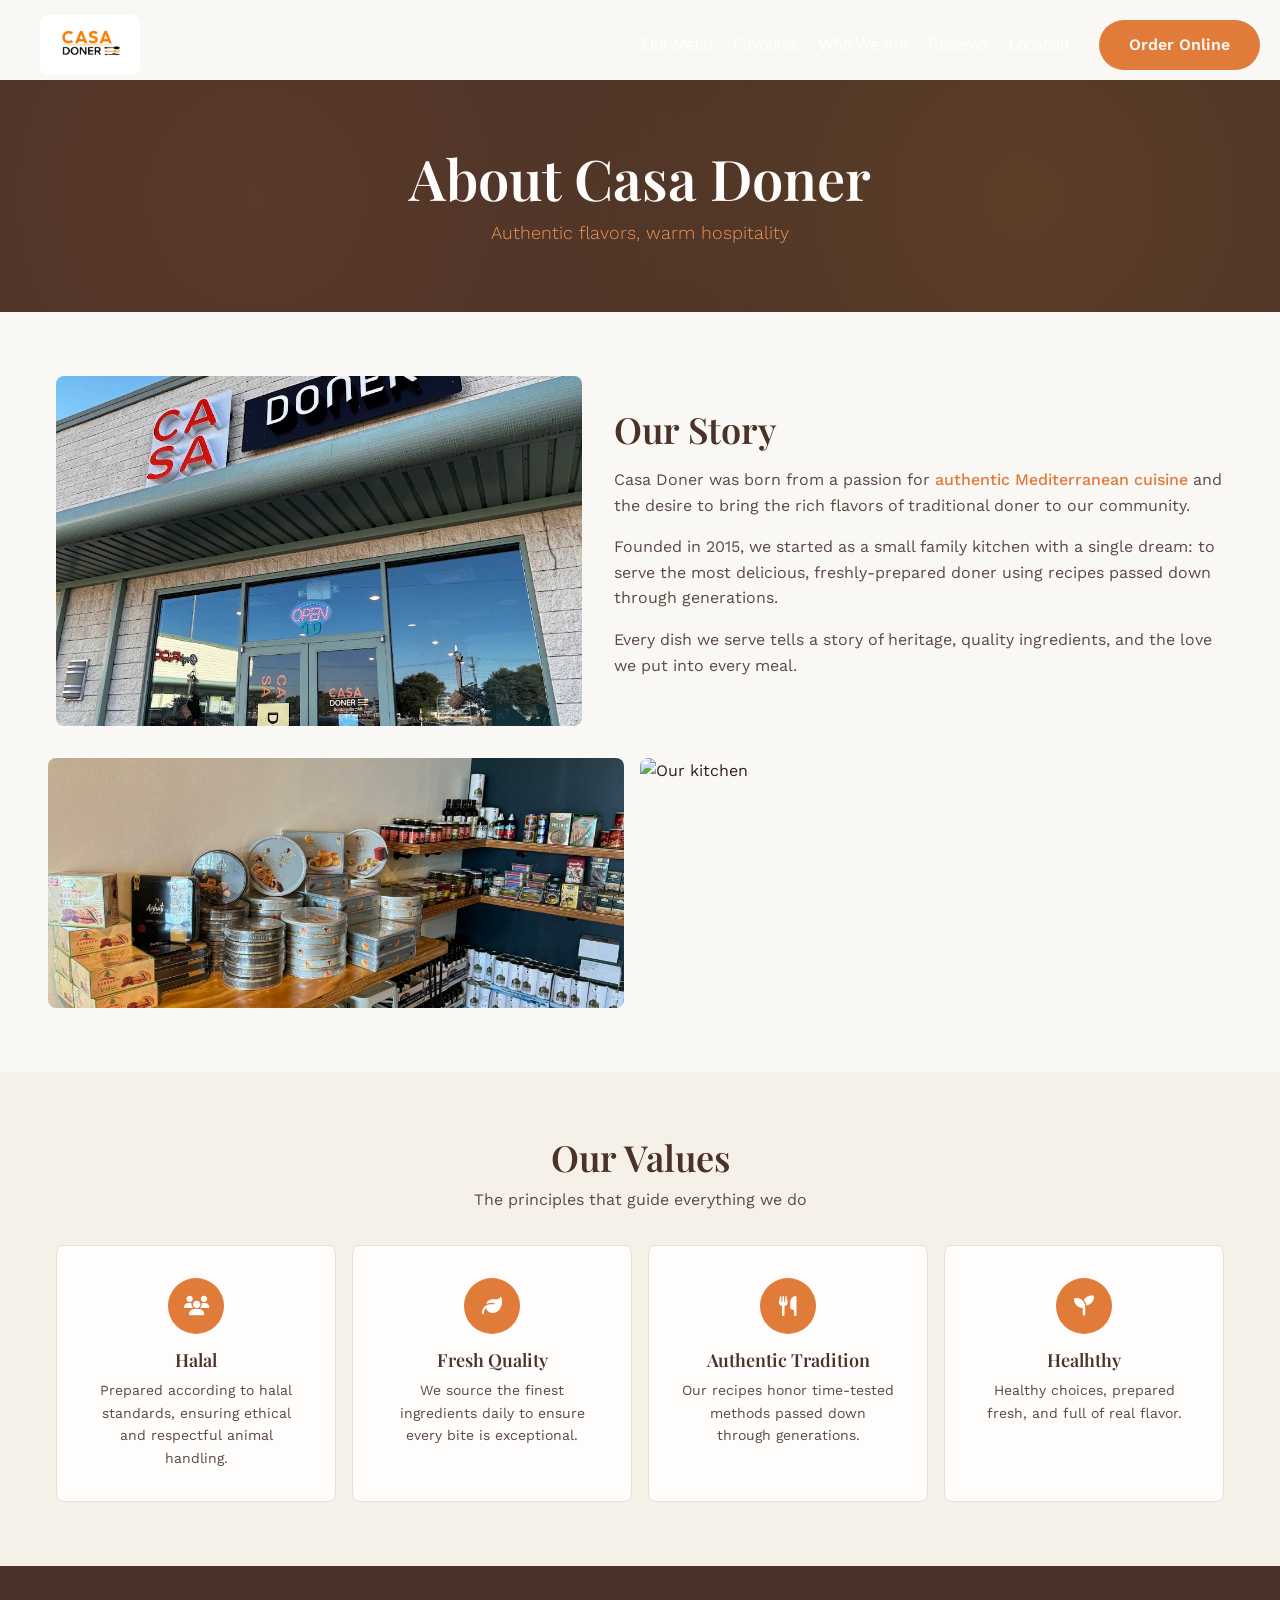
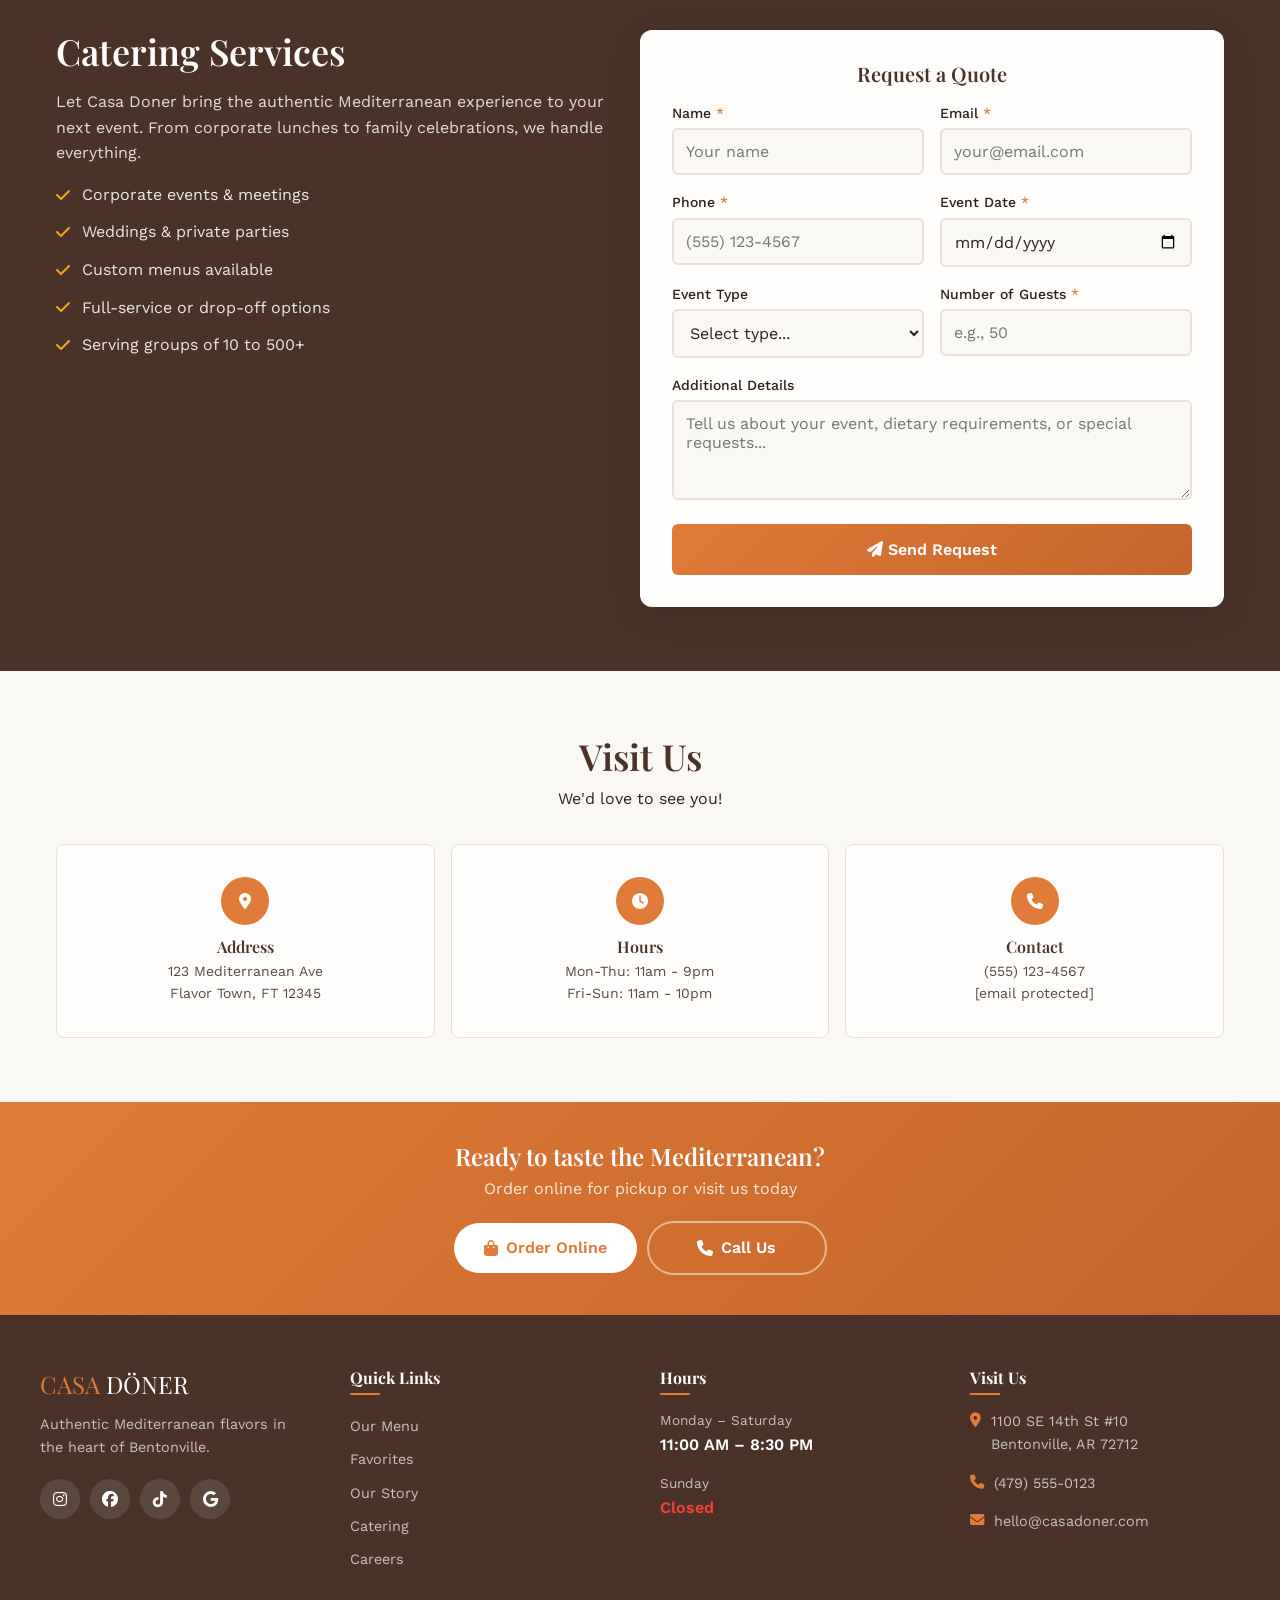
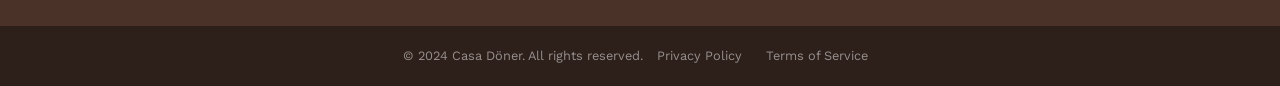
==== AboutUs.html @ 073c6421 "V1" ====
<!DOCTYPE html>
<html lang="en">
<head>
  <meta charset="UTF-8">
  <meta name="viewport" content="width=device-width, initial-scale=1.0">
  <title>About Us - Casa Doner</title>
  
  <!-- Google Fonts -->
  <link rel="preconnect" href="https://fonts.googleapis.com">
  <link rel="preconnect" href="https://fonts.gstatic.com" crossorigin>
  <link href="https://fonts.googleapis.com/css2?family=Playfair+Display:wght@400;600;700&family=Work+Sans:wght@300;400;500;600&display=swap" rel="stylesheet">
  
  <!-- Font Awesome Icons -->
  <link rel="stylesheet" href="https://cdnjs.cloudflare.com/ajax/libs/font-awesome/6.5.1/css/all.min.css">
  
  <!-- Custom Styles -->
   
  <link rel="stylesheet" href="styles5.css">
</head>

<body>

<!-- ============================================
     NAVBAR
     ============================================ -->
<header class="header" id="header">
  <nav class="nav">

    <a href="index.html" class="logo">
      <img src="img/logo.jpg" class="navLogo" alt="Casa Döner logo">
    </a>

    <button class="menu-btn" id="menuBtn" aria-label="Toggle menu">
      <span></span>
      <span></span>
      <span></span>
    </button>

    <div class="nav-menu" id="navMenu">
      <ul class="nav-links">
        <li><a href="menu.html">Our Menu</a></li>
        <li><a href="index.html#favorites">Favorites</a></li>
        <li><a href="AboutUs.html">Who We Are</a></li>
        <li><a href="index.html#reviews">Reviews</a></li>
        <li><a href="index.html#contact">Location</a></li>
      </ul>

      <a href="online.html" class="order-btn">Order Online</a>

      <div class="mobile-info">
        <p><i class="fas fa-phone"></i> (479) 555-0123</p>
        <p><i class="fas fa-clock"></i> MON-SAT: 11AM – 8:30PM</p>
        <div class="social-links">
          <a href="#" aria-label="Instagram"><i class="fab fa-instagram"></i></a>
          <a href="#" aria-label="Facebook"><i class="fab fa-facebook"></i></a>
          <a href="#" aria-label="TikTok"><i class="fab fa-tiktok"></i></a>
        </div>
      </div>
    </div>

  </nav>
</header>

<!-- ============================================
     HERO SECTION
     ============================================ -->
<section class="hero">
  <div class="container">
    <h1 class="hero__title animate-fade-down">About Casa Doner</h1>
    <p class="hero__subtitle animate-fade-up">Authentic flavors, warm hospitality</p>
  </div>
</section>

  <!-- ============================================
       OUR STORY SECTION
       ============================================ -->
  <section class="section">
    <div class="container">
      <div class="story">
        <!-- Main Image -->
        <div class="story__image animate-slide-left">
          <img src="img/Front.jpg" alt="Casa Doner restaurant">
        </div>
        
        <div class="story__content animate-slide-right">
          <h2>Our Story</h2>
          <p>
            Casa Doner was born from a passion for <span class="highlight">authentic Mediterranean cuisine</span> 
            and the desire to bring the rich flavors of traditional doner to our community.
          </p>
          <p>
            Founded in 2015, we started as a small family kitchen with a single dream: 
            to serve the most delicious, freshly-prepared doner using recipes passed down 
            through generations.
          </p>
          <p>
            Every dish we serve tells a story of heritage, quality ingredients, and the 
            love we put into every meal.
          </p>
        </div>
      </div>
      
      <!-- ============================================
           ADDITIONAL IMAGES - Image Gallery
           ============================================ -->
      <div class="story__gallery">
        <div class="story__gallery-item animate-zoom">
          <img src="img/inside.jpg" alt="Fresh ingredients">
          <div class="story__gallery-overlay">
            <span>A small Mediterranean shop offering olives, cheeses, pastries, and specialty products imported from their home region.</span>
          </div>
        </div>
        <div class="story__gallery-item animate-zoom" style="animation-delay: 0.2s;">
          <img src="https://images.unsplash.com/photo-1414235077428-338989a2e8c0?w=600&h=400&fit=crop" alt="Our kitchen">
          <div class="story__gallery-overlay">
            <span>Our Kitchen</span>
          </div>
        </div>
      </div>
    </div>
  </section>

  <!-- ============================================
       MISSION & VALUES SECTION
       ============================================ -->
  <section class="section section--alt">
    <div class="container">
      <div class="values__header animate-fade-up">
        <h2>Our Values</h2>
        <p>The principles that guide everything we do</p>
      </div>
      
      <div class="values__grid">

        <!-- Value 3 -->
        <div class="value-card animate-fade-up" style="animation-delay: 0.3s;">
            <div class="value-card__icon">
                <i class="fas fa-users"></i>
            </div>
            <h3>Halal</h3>
            <p>Prepared according to halal standards, ensuring ethical and respectful animal handling.</p>
            </div>

        <!-- Value 1 -->
        <div class="value-card animate-fade-up" style="animation-delay: 0.1s;">
          <div class="value-card__icon">
            <i class="fas fa-leaf"></i>
          </div>
          <h3>Fresh Quality</h3>
          <p>We source the finest ingredients daily to ensure every bite is exceptional.</p>
        </div>
        
        <!-- Value 2 -->
        <div class="value-card animate-fade-up" style="animation-delay: 0.2s;">
          <div class="value-card__icon">
            <i class="fas fa-utensils"></i>
          </div>
          <h3>Authentic Tradition</h3>
          <p>Our recipes honor time-tested methods passed down through generations.</p>
        </div>
        
        
        <!-- Value 4 -->
        <div class="value-card animate-fade-up" style="animation-delay: 0.4s;">
          <div class="value-card__icon">
            <i class="fas fa-seedling"></i>
          </div>
          <h3>Healhthy</h3>
          <p>Healthy choices, prepared fresh, and full of real flavor.</p>
        </div>
      </div>
    </div>
  </section>

  <!-- ============================================
       CATERING SECTION
       ============================================ -->
  <section class="section section--dark">
    <div class="container">
      <div class="catering">
        <!-- Catering Info -->
        <div class="catering__info animate-slide-left">
          <h2>Catering Services</h2>
          <p>
            Let Casa Doner bring the authentic Mediterranean experience to your next event. 
            From corporate lunches to family celebrations, we handle everything.
          </p>
          
          <ul class="catering__features">
            <li><i class="fas fa-check"></i> Corporate events & meetings</li>
            <li><i class="fas fa-check"></i> Weddings & private parties</li>
            <li><i class="fas fa-check"></i> Custom menus available</li>
            <li><i class="fas fa-check"></i> Full-service or drop-off options</li>
            <li><i class="fas fa-check"></i> Serving groups of 10 to 500+</li>
          </ul>
        </div>
        
        <!-- Catering Form -->
        <div class="catering__form animate-slide-right">
          <h3>Request a Quote</h3>
          
          <form id="cateringForm" data-testid="catering-form">
            <!-- Name and Email -->
            <div class="form-row">
              <div class="form-group">
                <label for="name">Name <span class="required">*</span></label>
                <input type="text" id="name" name="name" required placeholder="Your name" data-testid="catering-name">
              </div>
              <div class="form-group">
                <label for="email">Email <span class="required">*</span></label>
                <input type="email" id="email" name="email" required placeholder="your@email.com" data-testid="catering-email">
              </div>
            </div>
            
            <!-- Phone and Event Date -->
            <div class="form-row">
              <div class="form-group">
                <label for="phone">Phone <span class="required">*</span></label>
                <input type="tel" id="phone" name="phone" required placeholder="(555) 123-4567" data-testid="catering-phone">
              </div>
              <div class="form-group">
                <label for="eventDate">Event Date <span class="required">*</span></label>
                <input type="date" id="eventDate" name="eventDate" required data-testid="catering-date">
              </div>
            </div>
            
            <!-- Event Type and Guest Count -->
            <div class="form-row">
              <div class="form-group">
                <label for="eventType">Event Type</label>
                <select id="eventType" name="eventType" data-testid="catering-event-type">
                  <option value="">Select type...</option>
                  <option value="corporate">Corporate Event</option>
                  <option value="wedding">Wedding</option>
                  <option value="birthday">Birthday Party</option>
                  <option value="graduation">Graduation</option>
                  <option value="other">Other</option>
                </select>
              </div>
              <div class="form-group">
                <label for="guestCount">Number of Guests <span class="required">*</span></label>
                <input type="number" id="guestCount" name="guestCount" required min="10" placeholder="e.g., 50" data-testid="catering-guests">
              </div>
            </div>
            
            <!-- Message -->
            <div class="form-group">
              <label for="message">Additional Details</label>
              <textarea id="message" name="message" placeholder="Tell us about your event, dietary requirements, or special requests..." data-testid="catering-message"></textarea>
            </div>
            
            <!-- Submit Button -->
            <button type="submit" class="btn-submit" data-testid="catering-submit">
              <i class="fas fa-paper-plane"></i> Send Request
            </button>
          </form>
          
          <!-- Success Message -->
          <div class="form-success" id="formSuccess" data-testid="catering-success">
            <i class="fas fa-check-circle"></i>
            <h4>Thank You!</h4>
            <p>We've received your request and will contact you within 24 hours.</p>
          </div>
        </div>
      </div>
    </div>
  </section>

  <!-- ============================================
       CONTACT & LOCATION SECTION
       ============================================ -->
  <section class="section">
    <div class="container">
      <div class="contact__header animate-fade-up">
        <h2>Visit Us</h2>
        <p>We'd love to see you!</p>
      </div>
      
      <div class="contact__grid">
        <!-- Address -->
        <div class="contact-card animate-fade-up" style="animation-delay: 0.1s;">
          <div class="contact-card__icon">
            <i class="fas fa-map-marker-alt"></i>
          </div>
          <h3>Address</h3>
          <p>123 Mediterranean Ave<br>Flavor Town, FT 12345</p>
        </div>
        
        <!-- Hours -->
        <div class="contact-card animate-fade-up" style="animation-delay: 0.2s;">
          <div class="contact-card__icon">
            <i class="fas fa-clock"></i>
          </div>
          <h3>Hours</h3>
          <p>Mon-Thu: 11am - 9pm<br>Fri-Sun: 11am - 10pm</p>
        </div>
        
        <!-- Contact -->
        <div class="contact-card animate-fade-up" style="animation-delay: 0.3s;">
          <div class="contact-card__icon">
            <i class="fas fa-phone"></i>
          </div>
          <h3>Contact</h3>
          <p>
            <a href="tel:+15551234567">(555) 123-4567</a><br>
            <a href="/cdn-cgi/l/email-protection#93fbf6fffffcd3f0f2e0f2f7fcfdf6e1bdf0fcfe"><span class="__cf_email__" data-cfemail="573f323b3b38173436243633383932257934383a">[email&#160;protected]</span></a>
          </p>
        </div>
      </div>
      

  
  </section>

  <!-- ============================================
       FOOTER
       ============================================ -->
  <footer>

    <!-- CTA Banner -->
    <div class="footer-cta">
      <h3>Ready to taste the Mediterranean?</h3>
      <p>Order online for pickup or visit us today</p>
      <div class="cta-buttons">
        <a href="online.html" class="cta-btn primary">
          <i class="fas fa-shopping-bag"></i> Order Online
        </a>
        <a href="tel:+14795550123" class="cta-btn secondary">
          <i class="fas fa-phone"></i> Call Us
        </a>
      </div>
    </div>

    <!-- Footer Main -->
    <div class="footer-main">
      <div class="footer-container">

        <!-- Brand -->
        <div>
          <div class="footer-logo"><span>CASA</span> DÖNER</div>
          <p class="footer-tagline">Authentic Mediterranean flavors in the heart of Bentonville.</p>
          <div class="footer-socials">
            <a href="#" aria-label="Instagram"><i class="fab fa-instagram"></i></a>
            <a href="#" aria-label="Facebook"><i class="fab fa-facebook"></i></a>
            <a href="#" aria-label="TikTok"><i class="fab fa-tiktok"></i></a>
            <a href="#" aria-label="Google"><i class="fab fa-google"></i></a>
          </div>
        </div>

        <!-- Quick Links -->
        <div>
          <h4 class="footer-heading">Quick Links</h4>
          <div class="footer-links">
            <a href="menu.html">Our Menu</a>
            <a href="index.html#favorites">Favorites</a>
            <a href="AboutUs.html">Our Story</a>
            <a href="#">Catering</a>
            <a href="#">Careers</a>
          </div>
        </div>

        <!-- Hours -->
        <div>
          <h4 class="footer-heading">Hours</h4>
          <div class="hours-item">
            <div class="hours-day">Monday – Saturday</div>
            <div class="hours-time">11:00 AM – 8:30 PM</div>
          </div>
          <div class="hours-item">
            <div class="hours-day">Sunday</div>
            <div class="hours-time closed">Closed</div>
          </div>
        </div>

        <!-- Contact -->
        <div>
          <h4 class="footer-heading">Visit Us</h4>
          <a href="https://maps.google.com" class="contact-item">
            <i class="fas fa-map-marker-alt"></i>
            <span>1100 SE 14th St #10<br>Bentonville, AR 72712</span>
          </a>
          <a href="tel:+14795550123" class="contact-item">
            <i class="fas fa-phone"></i>
            <span>(479) 555-0123</span>
          </a>
          <a href="mailto:hello@casadoner.com" class="contact-item">
            <i class="fas fa-envelope"></i>
            <span>hello@casadoner.com</span>
          </a>
        </div>

      </div>
    </div>

    <!-- Footer Bottom -->
    <div class="footer-bottom">
      <p>
        &copy; 2024 Casa Döner. All rights reserved.
        <a href="#">Privacy Policy</a>
        <a href="#">Terms of Service</a>
      </p>
    </div>

  </footer>

  <!-- Scripts -->
  <script src="shared-nav-footer.js"></script>
  <script src="script3.js"></script>
  <script src="script.js"></script>

</body>
</html>
---- styles5.css ----
/* ============================================
   CSS VARIABLES - Casa Doner Brand Colors
   ============================================ */
   :root {
    /* Primary Color - Warm Orange */
    --primary: #e07b39;
    --primary-light: #f09454;
    --primary-dark: #c4652a;
    
    /* Secondary Color - Deep Brown */
    --secondary: #4a3228;
    --secondary-light: #5e4438;
    
    /* Accent Color - Tangerine/Gold */
    --accent: #f5a623;
    
    /* Background Colors */
    --bg-cream: #faf8f5;
    --bg-light: #fefdfb;
    --bg-warm: #f5f0e8;
    
    /* Text Colors */
    --text-dark: #2d1f1a;
    --text-medium: #5a4a42;
    --text-light: #8b7b73;
    --text-white: #fefdfb;
    
    /* Border Colors */
    --border: #e8e0d8;
    --border-dark: #d4c8bc;
    
    /* Spacing */
    --spacing-sm: 1rem;
    --spacing-md: 2rem;
    --spacing-lg: 3rem;
  }
  
  /* ============================================
     RESET & BASE STYLES
     ============================================ */
  * {
    margin: 0;
    padding: 0;
    box-sizing: border-box;
  }
  
  html {
    scroll-behavior: smooth;
  }
  
  body {
    font-family: 'Work Sans', sans-serif;
    font-weight: 400;
    line-height: 1.6;
    color: var(--text-dark);
    background-color: var(--bg-cream);
    overflow-x: hidden;
  }
  
  /* Headings use Playfair Display */
  h1, h2, h3 {
    font-family: 'Playfair Display', serif;
    font-weight: 600;
    line-height: 1.2;
  }
  
  img {
    max-width: 100%;
    height: auto;
    display: block;
  }
  
  /* ============================================
     ANIMATIONS - Keyframes
     ============================================ */
  
  /* Fade down from top */
  @keyframes fadeDown {
    from {
      opacity: 0;
      transform: translateY(-30px);
    }
    to {
      opacity: 1;
      transform: translateY(0);
    }
  }
  
  /* Fade up from bottom */
  @keyframes fadeUp {
    from {
      opacity: 0;
      transform: translateY(30px);
    }
    to {
      opacity: 1;
      transform: translateY(0);
    }
  }
  
  /* Slide in from left */
  @keyframes slideLeft {
    from {
      opacity: 0;
      transform: translateX(-50px);
    }
    to {
      opacity: 1;
      transform: translateX(0);
    }
  }
  
  /* Slide in from right */
  @keyframes slideRight {
    from {
      opacity: 0;
      transform: translateX(50px);
    }
    to {
      opacity: 1;
      transform: translateX(0);
    }
  }
  
  /* Zoom in */
  @keyframes zoomIn {
    from {
      opacity: 0;
      transform: scale(0.8);
    }
    to {
      opacity: 1;
      transform: scale(1);
    }
  }
  
  /* Pulse animation for icons */
  @keyframes pulse {
    0%, 100% {
      transform: scale(1);
    }
    50% {
      transform: scale(1.1);
    }
  }
  
  /* Float animation */
  @keyframes float {
    0%, 100% {
      transform: translateY(0);
    }
    50% {
      transform: translateY(-10px);
    }
  }
  
  /* ============================================
     ANIMATION CLASSES
     ============================================ */
  .animate-fade-down {
    animation: fadeDown 0.8s ease-out forwards;
  }
  
  .animate-fade-up {
    animation: fadeUp 0.8s ease-out forwards;
  }
  
  .animate-slide-left {
    animation: slideLeft 0.8s ease-out forwards;
  }
  
  .animate-slide-right {
    animation: slideRight 0.8s ease-out forwards;
  }
  
  .animate-zoom {
    animation: zoomIn 0.6s ease-out forwards;
  }
  
  /* ============================================
     LAYOUT - Container & Sections
     ============================================ */
  .container {
    width: 100%;
    max-width: 1200px;
    margin: 0 auto;
    padding: 0 var(--spacing-sm);
  }
  
  /* Each section has consistent vertical padding */
  .section {
    padding: var(--spacing-lg) 0;
  }
  
  /* Alternating background for visual separation */
  .section--alt {
    background-color: var(--bg-warm);
  }
  
  /* Dark background section */
  .section--dark {
    background-color: var(--secondary);
    color: var(--text-white);
  }


  


  /* =============================================================================
   CASA DÖNER — shared-nav-footer.css
   
   Styles for the shared navbar and footer only.
   Link this on every page alongside your page-specific stylesheet.
   ============================================================================= */


/* =============================================================================
   00. CSS VARIABLES
   (keep here so nav/footer tokens are always available)
   ============================================================================= */

:root {
  --navH: 80px;

  --primary:         #e07b39;
  --primary-light:   #f09454;
  --primary-dark:    #c4652a;

  --secondary:       #4a3228;
  --secondary-light: #5e4438;

  --bg-cream:  #faf8f5;
  --bg-light:  #fefdfb;
  --bg-warm:   #f5f0e8;

  --text-dark:   #2d1f1a;
  --text-medium: #5a4a42;

  --border: #e8e0d8;

  --font-heading: 'Playfair Display', serif;
  --font-body:    'Nunito', sans-serif;

  --transition-fast:   0.2s ease;
  --transition-normal: 0.3s ease;
}


/* =============================================================================
   01. MINIMAL BASE (only what nav/footer depend on)
   ============================================================================= */

*, *::before, *::after { box-sizing: border-box; }

a   { text-decoration: none; color: inherit; }
ul  { list-style: none; margin: 0; padding: 0; }
img { max-width: 100%; display: block; }

/* Body needs top padding so content clears the fixed header */
body {
  padding-top: var(--navH);
}


/* =============================================================================
   02. HEADER & NAVIGATION
   ============================================================================= */

.header {
  position: fixed;
  top: 0;
  left: 0;
  right: 0;
  z-index: 1000;
  height: var(--navH);
  background: transparent;
  transition: background var(--transition-normal), box-shadow var(--transition-normal);
}

.header.scrolled {
  background: rgba(250, 248, 245, 0.95);
  box-shadow: 0 2px 20px rgba(0, 0, 0, 0.1);
}

/* Nav layout */
.nav {
  display: flex;
  justify-content: space-between;
  align-items: center;
  padding: 15px 20px;
  max-width: 1400px;
  margin: 0 0 0 20px;
}

/* Logo */
.navLogo {
  max-width: 100px;
  width: 100%;
  border-radius: 8px;
}

.logo {
  font-size: 1.5rem;
  font-weight: 700;
  color: white;
  z-index: 1001;
}

.logo span          { color: var(--primary); }
.header.scrolled .logo { color: var(--text-dark); }

/* Hamburger */
.menu-btn {
  display: flex;
  flex-direction: column;
  gap: 5px;
  background: none;
  border: none;
  cursor: pointer;
  z-index: 1001;
  padding: 10px;
}

.menu-btn span {
  width: 25px;
  height: 3px;
  background: white;
  border-radius: 2px;
  transition: 0.3s;
}

.header.scrolled .menu-btn span       { background: var(--text-dark); }
.menu-btn.active span:nth-child(1)    { transform: rotate(45deg) translate(6px, 6px); background: var(--text-dark); }
.menu-btn.active span:nth-child(2)    { opacity: 0; }
.menu-btn.active span:nth-child(3)    { transform: rotate(-45deg) translate(6px, -6px); background: var(--text-dark); }

/* Full-screen mobile menu overlay */
.nav-menu {
  position: fixed;
  inset: 0;
  background: var(--bg-cream);
  display: flex;
  flex-direction: column;
  justify-content: center;
  align-items: center;
  opacity: 0;
  visibility: hidden;
  transition: 0.3s;
}

.nav-menu.active {
  opacity: 1;
  visibility: visible;
}

/* Nav links */
.nav-links {
  display: flex;
  flex-direction: column;
  align-items: center;
  gap: 20px;
  margin-bottom: 30px;
  color: #2d1f1a;
}

.nav-links a {
  font-family: var(--font-heading);
  font-size: 1.5rem;
  color: var(--text-dark);
}

.nav-links a:hover { color: var(--primary); }

/* Order button */
.order-btn {
  background: var(--primary);
  padding: 12px 30px;
  border-radius: 50px;
  font-weight: 600;
  display: flex;
  align-items: center;
  gap: 8px;
  color: var(--bg-cream);
  transition: background var(--transition-fast);
}

.order-btn:hover { background: var(--primary-dark); }

/* Mobile-only info block */
.mobile-info {
  margin-top: 30px;
  text-align: center;
  padding-top: 30px;
  border-top: 1px solid var(--border);
}

.mobile-info p        { margin-bottom: 10px; color: var(--text-medium); }
.mobile-info i        { color: var(--primary); margin-right: 8px; }

/* Social links inside mobile nav */
.social-links {
  display: flex;
  gap: 15px;
  margin-top: 20px;
}

.social-links a {
  width: 45px;
  height: 45px;
  background: var(--bg-warm);
  border-radius: 50%;
  display: flex;
  align-items: center;
  justify-content: center;
  color: var(--secondary);
  font-size: 1.2rem;
  transition: background var(--transition-fast), color var(--transition-fast);
}

.social-links a:hover { background: var(--primary); color: white; }

/* Desktop nav overrides */
@media (min-width: 768px) {
  .menu-btn { display: none; }

  .nav-menu {
    position: static;
    flex-direction: row;
    background: transparent;
    opacity: 1;
    visibility: visible;
    gap: 30px;
  }

  .nav-links {
    flex-direction: row;
    margin-bottom: 0;
  }

  .nav-links a {
    font-family: var(--font-body);
    font-size: 1rem;
    color: white;
  }

  .header.scrolled .nav-links a { color: var(--text-dark); }

  .mobile-info { display: none; }
}


/* =============================================================================
   06. FOOTER
   ============================================================================= */

/* CTA banner */
.footer-cta {
  background: linear-gradient(135deg, var(--primary), var(--primary-dark));
  padding: 40px 20px;
  text-align: center;
}

.footer-cta h3 {
  font-family: var(--font-heading);
  font-size: 1.5rem;
  color: white;
  margin-bottom: 5px;
}

.footer-cta p {
  color: rgba(255, 255, 255, 0.85);
  margin-bottom: 20px;
}

/* CTA buttons */
.cta-buttons {
  display: flex;
  flex-direction: column;
  gap: 10px;
  align-items: center;
}

@media (min-width: 768px) {
  .cta-buttons {
    flex-direction: row;
    justify-content: center;
  }
}

.cta-btn {
  padding: 12px 30px;
  border-radius: 50px;
  font-weight: 600;
  display: flex;
  align-items: center;
  gap: 8px;
  min-width: 180px;
  justify-content: center;
  transition: border-color var(--transition-fast);
}

.cta-btn.primary              { background: white; color: var(--primary); }
.cta-btn.secondary            { background: transparent; color: white; border: 2px solid rgba(255,255,255,0.5); }
.cta-btn.secondary:hover      { border-color: white; }

/* Footer main */
.footer-main {
  background: var(--secondary);
  padding: 50px 20px;
}

.footer-container {
  max-width: 1200px;
  margin: 0 auto;
  display: grid;
  grid-template-columns: 1fr;
  gap: 40px;
  text-align: center;
}

@media (min-width: 768px) {
  .footer-container {
    grid-template-columns: repeat(4, 1fr);
    text-align: left;
  }
}

/* Brand column */
.footer-logo {
  font-family: var(--font-heading);
  font-size: 1.5rem;
  color: white;
  margin-bottom: 10px;
}

.footer-logo span      { color: var(--primary); }
.footer-tagline        { color: rgba(255,255,255,0.7); font-size: 0.9rem; margin-bottom: 20px; }

/* Footer socials */
.footer-socials {
  display: flex;
  gap: 10px;
  justify-content: center;
}

@media (min-width: 768px) {
  .footer-socials { justify-content: flex-start; }
}

.footer-socials a {
  width: 40px;
  height: 40px;
  background: rgba(255,255,255,0.1);
  border-radius: 50%;
  display: flex;
  align-items: center;
  justify-content: center;
  color: white;
  transition: background var(--transition-fast);
}

.footer-socials a:hover { background: var(--primary); }

/* Column headings */
.footer-heading {
  font-family: var(--font-heading);
  color: white;
  margin-bottom: 20px;
  position: relative;
  display: inline-block;
}

.footer-heading::after {
  content: '';
  position: absolute;
  bottom: -5px;
  left: 50%;
  transform: translateX(-50%);
  width: 30px;
  height: 2px;
  background: var(--primary);
}

@media (min-width: 768px) {
  .footer-heading::after { left: 0; transform: none; }
}

/* Quick links */
.footer-links a {
  display: block;
  color: rgba(255,255,255,0.7);
  padding: 5px 0;
  font-size: 0.9rem;
  transition: color var(--transition-fast);
}

.footer-links a:hover { color: var(--primary-light); }

/* Hours */
.hours-item  { margin-bottom: 15px; }
.hours-day   { color: rgba(255,255,255,0.7); font-size: 0.85rem; }
.hours-time  { color: white; font-weight: 600; }
.hours-time.closed { color: #f44336; }

/* Contact */
.contact-item {
  display: flex;
  align-items: flex-start;
  gap: 10px;
  margin-bottom: 15px;
  color: rgba(255,255,255,0.7);
  font-size: 0.9rem;
  justify-content: center;
  transition: color var(--transition-fast);
}

@media (min-width: 768px) {
  .contact-item { justify-content: flex-start; }
}

.contact-item i     { color: var(--primary); margin-top: 3px; }
.contact-item:hover { color: var(--primary-light); }

/* Bottom bar */
.footer-bottom {
  background: #2d1f1a;
  padding: 20px;
  text-align: center;
}

.footer-bottom p      { color: rgba(255,255,255,0.5); font-size: 0.8rem; }
.footer-bottom a      { color: rgba(255,255,255,0.5); margin: 0 10px; transition: color var(--transition-fast); }
.footer-bottom a:hover { color: var(--primary-light); }
  
  /* ============================================
     HERO SECTION
     ============================================ */
  .hero {
    background-color: var(--secondary);
    color: var(--text-white);
    text-align: center;
    padding: var(--spacing-lg) var(--spacing-sm);
    position: relative;
    overflow: hidden;
  }
  
  /* Subtle background pattern */
  .hero::before {
    content: '';
    position: absolute;
    top: 0;
    left: 0;
    right: 0;
    bottom: 0;
    background: radial-gradient(circle at 20% 50%, rgba(224, 123, 57, 0.1) 0%, transparent 50%),
                radial-gradient(circle at 80% 50%, rgba(245, 166, 35, 0.1) 0%, transparent 50%);
    pointer-events: none;
  }
  
  .hero__title {
    font-size: 2.5rem;
    margin-bottom: 0.5rem;
    color: var(--text-white);
    position: relative;
  }
  
  .hero__subtitle {
    font-size: 1rem;
    color: var(--primary-light);
    font-weight: 300;
    position: relative;
  }
  
  /* ============================================
     OUR STORY SECTION
     ============================================ */
  .story {
    display: flex;
    flex-direction: column;
    gap: var(--spacing-md);
  }
  
  .story__image {
    width: 100%;
    height: 250px;
    background-color: var(--border);
    border-radius: 8px;
    overflow: hidden;
    position: relative;
  }
  
  .story__image img {
    width: 100%;
    height: 100%;
    object-fit: cover;
    transition: transform 0.5s ease;
  }
  
  /* Hover zoom effect on image */
  .story__image:hover img {
    transform: scale(1.05);
  }
  
  .story__content h2 {
    font-size: 1.75rem;
    color: var(--secondary);
    margin-bottom: var(--spacing-sm);
  }
  
  .story__content p {
    color: var(--text-medium);
    margin-bottom: var(--spacing-sm);
  }
  
  /* Highlight text with accent color */
  .highlight {
    color: var(--primary);
    font-weight: 500;
    position: relative;
  }
  
  .highlight::after {
    content: '';
    position: absolute;
    bottom: -2px;
    left: 0;
    width: 100%;
    height: 2px;
    background-color: var(--primary);
    transform: scaleX(0);
    transition: transform 0.3s ease;
  }
  
  .story__content:hover .highlight::after {
    transform: scaleX(1);
  }
  
  /* ============================================
     IMAGE GALLERY - 2 Additional Images
     ============================================ */
  .story__gallery {
    display: grid;
    grid-template-columns: 1fr;
    gap: var(--spacing-sm);
    margin-top: var(--spacing-md);
    transform: translateX(-0.5rem);
  }
  
  .story__gallery-item {
    position: relative;
    height: 200px;
    border-radius: 8px;
    overflow: hidden;
    cursor: pointer;
  }
  
  .story__gallery-item img {
    width: 100%;
    height: 100%;
    object-fit: cover;
    transition: transform 0.5s ease, filter 0.3s ease;
  }
  
  /* Overlay on gallery images */
  .story__gallery-overlay {
    position: absolute;
    bottom: 0;
    left: 0;
    right: 0;
    padding: var(--spacing-sm);
    background: linear-gradient(transparent, rgba(45, 31, 26, 0.8));
    color: var(--text-white);
    font-weight: 500;
    transform: translateY(100%);
    transition: transform 0.3s ease;
  }
  
  .story__gallery-item:hover img {
    transform: scale(1.1);
  }
  
  .story__gallery-item:hover .story__gallery-overlay {
    transform: translateY(0);
  }
  
  /* ============================================
     MISSION & VALUES SECTION
     ============================================ */
  .values__header {
    text-align: center;
    margin-bottom: var(--spacing-md);
  }
  
  .values__header h2 {
    font-size: 1.75rem;
    color: var(--secondary);
    margin-bottom: 0.5rem;
  }
  
  .values__header p {
    color: var(--text-medium);
  }
  
  /* Values grid - single column on mobile */
  .values__grid {
    display: grid;
    grid-template-columns: 1fr;
    gap: var(--spacing-sm);
  }
  
  /* Individual value card */
  .value-card {
    background-color: var(--bg-light);
    border: 1px solid var(--border);
    border-radius: 8px;
    padding: var(--spacing-md);
    text-align: center;
    transition: transform 0.3s ease, box-shadow 0.3s ease, border-color 0.3s ease;
  }
  
  .value-card:hover {
    transform: translateY(-8px);
    box-shadow: 0 12px 32px rgba(74, 50, 40, 0.15);
    border-color: var(--primary-light);
  }
  
  .value-card__icon {
    width: 56px;
    height: 56px;
    background-color: var(--primary);
    border-radius: 50%;
    display: flex;
    align-items: center;
    justify-content: center;
    margin: 0 auto var(--spacing-sm);
    color: var(--text-white);
    font-size: 1.25rem;
    transition: transform 0.3s ease, background-color 0.3s ease;
  }
  
  /* Icon pulse on card hover */
  .value-card:hover .value-card__icon {
    animation: pulse 0.6s ease;
    background-color: var(--primary-dark);
  }
  
  .value-card h3 {
    font-size: 1.125rem;
    color: var(--secondary);
    margin-bottom: 0.5rem;
  }
  
  .value-card p {
    font-size: 0.875rem;
    color: var(--text-medium);
  }
  
  /* ============================================
     CATERING SECTION
     ============================================ */
  .catering {
    display: flex;
    flex-direction: column;
    gap: var(--spacing-md);
  }
  
  .catering__info h2 {
    font-size: 1.75rem;
    color: var(--text-white);
    margin-bottom: var(--spacing-sm);
  }
  
  .catering__info p {
    color: rgba(254, 253, 251, 0.85);
    margin-bottom: var(--spacing-sm);
  }
  
  /* Catering features list */
  .catering__features {
    list-style: none;
  }
  
  .catering__features li {
    display: flex;
    align-items: center;
    gap: 0.75rem;
    margin-bottom: 0.75rem;
    color: rgba(254, 253, 251, 0.9);
    transition: transform 0.2s ease;
  }
  
  /* Slide effect on hover */
  .catering__features li:hover {
    transform: translateX(8px);
  }
  
  .catering__features i {
    color: var(--accent);
    transition: transform 0.2s ease;
  }
  
  .catering__features li:hover i {
    transform: scale(1.2);
  }
  
  /* ============================================
     CATERING FORM
     ============================================ */
  .catering__form {
    background-color: var(--bg-light);
    border-radius: 12px;
    padding: var(--spacing-md);
    box-shadow: 0 8px 32px rgba(0, 0, 0, 0.1);
  }
  
  .catering__form h3 {
    font-size: 1.25rem;
    color: var(--secondary);
    margin-bottom: var(--spacing-sm);
    text-align: center;
  }
  
  /* Form group - label + input pair */
  .form-group {
    margin-bottom: var(--spacing-sm);
  }
  
  .form-group label {
    display: block;
    font-size: 0.875rem;
    font-weight: 500;
    color: var(--text-dark);
    margin-bottom: 0.25rem;
  }
  
  /* Required field indicator */
  .form-group label .required {
    color: var(--primary);
  }
  
  /* Input and textarea base styles */
  .form-group input,
  .form-group select,
  .form-group textarea {
    width: 100%;
    padding: 0.75rem;
    font-family: 'Work Sans', sans-serif;
    font-size: 1rem;
    color: var(--text-dark);
    background-color: var(--bg-cream);
    border: 2px solid var(--border);
    border-radius: 6px;
    transition: border-color 0.3s ease, box-shadow 0.3s ease, transform 0.2s ease;
  }
  
  /* Focus state with animation */
  .form-group input:focus,
  .form-group select:focus,
  .form-group textarea:focus {
    outline: none;
    border-color: var(--primary);
    box-shadow: 0 0 0 4px rgba(224, 123, 57, 0.15);
    transform: translateY(-2px);
  }
  
  .form-group textarea {
    resize: vertical;
    min-height: 100px;
  }
  
  /* Two column row for form */
  .form-row {
    display: grid;
    grid-template-columns: 1fr;
    gap: var(--spacing-sm);
  }
  
  /* Submit button */
  .btn-submit {
    width: 100%;
    padding: 1rem 1.5rem;
    font-family: 'Work Sans', sans-serif;
    font-size: 1rem;
    font-weight: 600;
    color: var(--text-white);
    background: linear-gradient(135deg, var(--primary) 0%, var(--primary-dark) 100%);
    border: none;
    border-radius: 6px;
    cursor: pointer;
    transition: transform 0.2s ease, box-shadow 0.3s ease;
    position: relative;
    overflow: hidden;
  }
  
  /* Button shine effect */
  .btn-submit::before {
    content: '';
    position: absolute;
    top: 0;
    left: -100%;
    width: 100%;
    height: 100%;
    background: linear-gradient(90deg, transparent, rgba(255,255,255,0.2), transparent);
    transition: left 0.5s ease;
  }
  
  .btn-submit:hover::before {
    left: 100%;
  }
  
  .btn-submit:hover {
    transform: translateY(-3px);
    box-shadow: 0 8px 24px rgba(224, 123, 57, 0.4);
  }
  
  .btn-submit:active {
    transform: translateY(-1px);
  }
  
  /* Button icon animation */
  .btn-submit i {
    transition: transform 0.3s ease;
  }
  
  .btn-submit:hover i {
    transform: translateX(4px);
  }
  
  /* Form success message (hidden by default) */
  .form-success {
    display: none;
    text-align: center;
    padding: var(--spacing-md);
  }
  
  .form-success.show {
    display: block;
    animation: zoomIn 0.5s ease;
  }
  
  .form-success i {
    font-size: 3.5rem;
    color: var(--primary);
    margin-bottom: var(--spacing-sm);
    animation: pulse 1s ease infinite;
  }
  
  .form-success h4 {
    font-family: 'Playfair Display', serif;
    font-size: 1.5rem;
    color: var(--secondary);
    margin-bottom: 0.5rem;
  }
  
  .form-success p {
    color: var(--text-medium);
  }
  
  /* ============================================
     CONTACT & LOCATION SECTION
     ============================================ */
  .contact__header {
    text-align: center;
    margin-bottom: var(--spacing-md);
  }
  
  .contact__header h2 {
    font-size: 1.75rem;
    color: var(--secondary);
    margin-bottom: 0.5rem;
  }
  
  /* Contact info cards */
  .contact__grid {
    display: grid;
    grid-template-columns: 1fr;
    gap: var(--spacing-sm);
  }
  
  .contact-card {
    background-color: var(--bg-light);
    border: 1px solid var(--border);
    border-radius: 8px;
    padding: var(--spacing-md);
    text-align: center;
    transition: transform 0.3s ease, box-shadow 0.3s ease;
  }
  
  .contact-card:hover {
    transform: translateY(-4px);
    box-shadow: 0 8px 24px rgba(74, 50, 40, 0.1);
  }
  
  .contact-card__icon {
    width: 48px;
    height: 48px;
    background-color: var(--primary);
    border-radius: 50%;
    display: flex;
    align-items: center;
    justify-content: center;
    margin: 0 auto 0.75rem;
    color: var(--text-white);
    transition: transform 0.3s ease;
  }
  
  /* Float animation on hover */
  .contact-card:hover .contact-card__icon {
    animation: float 1s ease infinite;
  }
  
  .contact-card h3 {
    font-size: 1rem;
    color: var(--secondary);
    margin-bottom: 0.25rem;
  }
  
  .contact-card p,
  .contact-card a {
    font-size: 0.875rem;
    color: var(--text-medium);
    text-decoration: none;
    transition: color 0.2s ease;
  }
  
  .contact-card a:hover {
    color: var(--primary);
  }
  
  /* Map placeholder */
  .contact__map {
    margin-top: var(--spacing-md);
    height: 200px;
    background-color: var(--border);
    border-radius: 8px;
    display: flex;
    align-items: center;
    justify-content: center;
    color: var(--text-light);
    transition: background-color 0.3s ease;
  }
  
  .contact__map:hover {
    background-color: var(--border-dark);
  }
  
  /* ============================================
     FOOTER
     ============================================ */
  .footer {
    background-color: var(--secondary);
    color: var(--text-white);
    text-align: center;
    padding: var(--spacing-md) var(--spacing-sm);
  }
  
  .footer__logo {
    font-family: 'Playfair Display', serif;
    font-size: 1.5rem;
    margin-bottom: 0.5rem;
  }
  
  .footer__socials {
    display: flex;
    justify-content: center;
    gap: 1rem;
    margin-bottom: var(--spacing-sm);
  }
  
  .footer__socials a {
    width: 40px;
    height: 40px;
    background-color: var(--secondary-light);
    border-radius: 50%;
    display: flex;
    align-items: center;
    justify-content: center;
    color: var(--text-white);
    text-decoration: none;
    transition: background-color 0.3s ease, transform 0.3s ease;
  }
  
  .footer__socials a:hover {
    background-color: var(--primary);
    transform: translateY(-4px) rotate(5deg);
  }
  
  .footer__copy {
    font-size: 0.75rem;
    color: rgba(254, 253, 251, 0.6);
  }
  
  /* ============================================
     TABLET BREAKPOINT - 768px+
     ============================================ */
  @media (min-width: 768px) {
    .hero__title {
      font-size: 3rem;
    }
  
    .hero__subtitle {
      font-size: 1.125rem;
    }
  
    /* Story section - side by side */
    .story {
      flex-direction: row;
      align-items: center;
    }
  
    .story__image {
      flex: 0 0 45%;
      height: 300px;
    }
  
    .story__content {
      flex: 1;
    }
  
    /* Gallery - 2 columns */
    .story__gallery {
      grid-template-columns: repeat(2, 1fr);
    }
  
    /* Values grid - 2 columns */
    .values__grid {
      grid-template-columns: repeat(2, 1fr);
    }
  
    /* Catering - side by side */
    .catering {
      flex-direction: row;
      align-items: flex-start;
    }
  
    .catering__info {
      flex: 1;
    }
  
    .catering__form {
      flex: 0 0 50%;
    }
  
    /* Form row - 2 columns */
    .form-row {
      grid-template-columns: repeat(2, 1fr);
    }
  
    /* Contact grid - 3 columns */
    .contact__grid {
      grid-template-columns: repeat(3, 1fr);
    }
  
    .contact__map {
      height: 250px;
    }
  }
  
  /* ============================================
     DESKTOP BREAKPOINT - 1024px+
     ============================================ */
  @media (min-width: 1024px) {
    .section {
      padding: 4rem 0;
    }
  
    .hero {
      padding: 4rem var(--spacing-sm);
    }
  
    .hero__title {
      font-size: 3.5rem;
    }
  
    .story__image {
      height: 350px;
    }
  
    .story__gallery-item {
      height: 250px;
    }
  
    .story__content h2,
    .values__header h2,
    .catering__info h2,
    .contact__header h2 {
      font-size: 2.25rem;
    }
  
    /* Values grid - 4 columns */
    .values__grid {
      grid-template-columns: repeat(4, 1fr);
    }
  
    .contact__map {
      height: 300px;
    }
  }
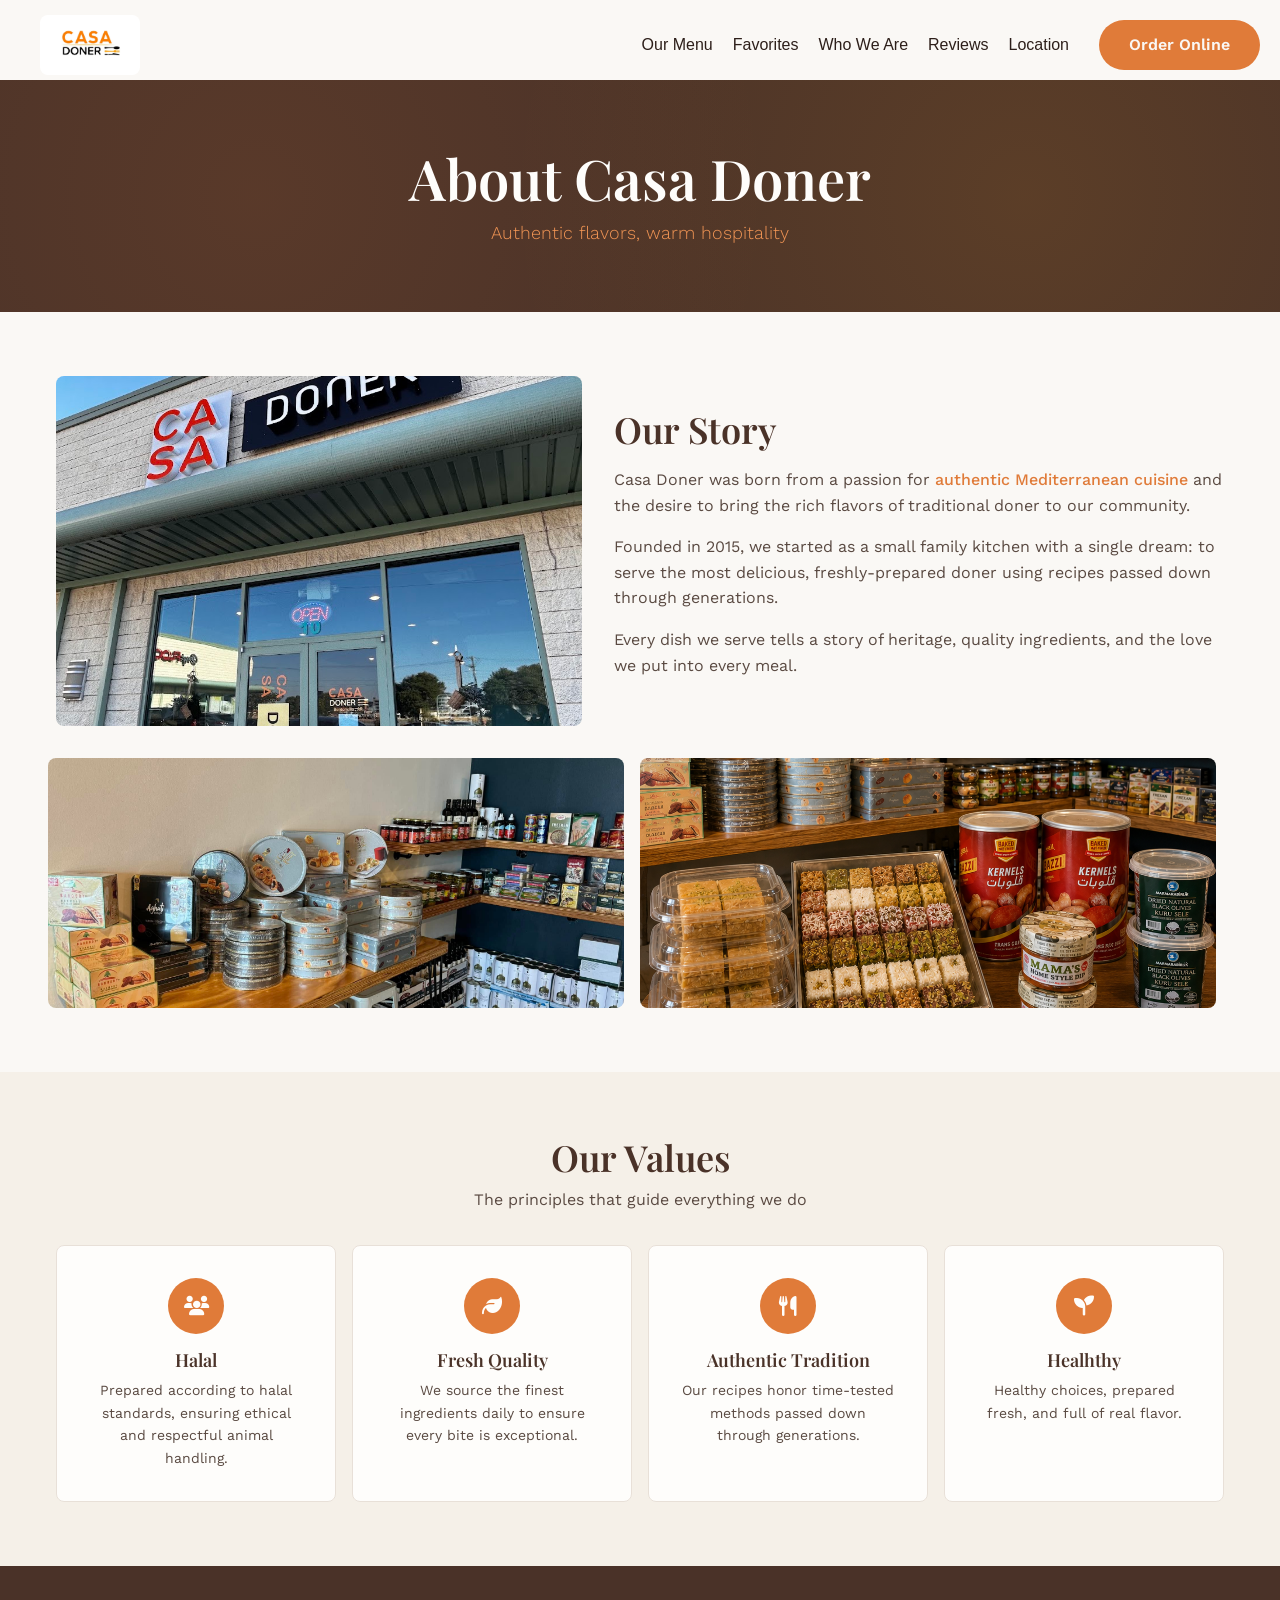
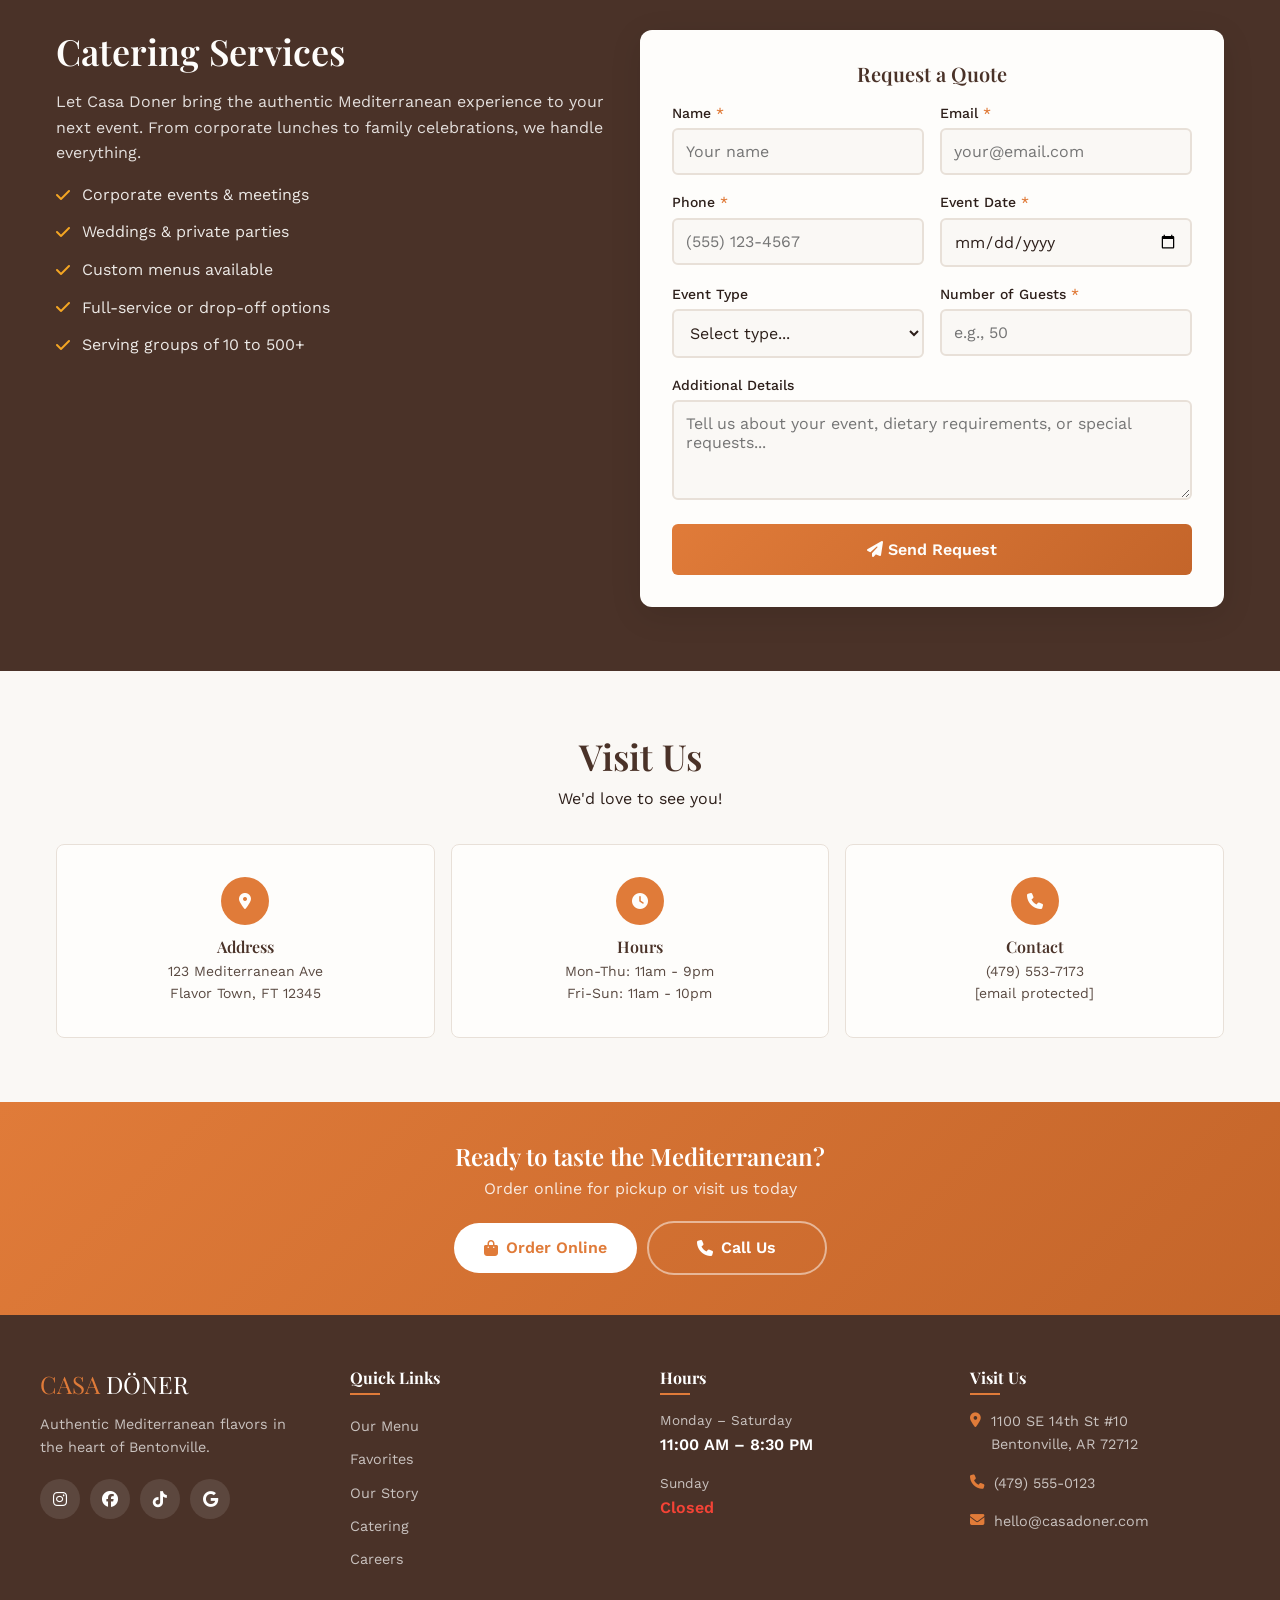
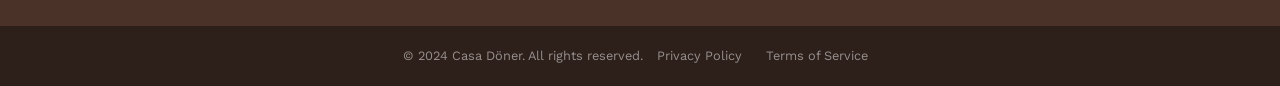
==== commit 77da5195: "v4.1" ====
--- a/AboutUs.html
+++ b/AboutUs.html
@@ -45,7 +45,7 @@
         <li><a href="index.html#contact">Location</a></li>
       </ul>
 
-      <a href="online.html" class="order-btn">Order Online</a>
+      <a href="https://casa-doner-bentonville.cloveronline.com/menu/all" class="order-btn" target="_blank" rel="noopener">Order Online</a>
 
       <div class="mobile-info">
         <p><i class="fas fa-phone"></i> (479) 555-0123</p>
@@ -111,9 +111,9 @@
           </div>
         </div>
         <div class="story__gallery-item animate-zoom" style="animation-delay: 0.2s;">
-          <img src="https://images.unsplash.com/photo-1414235077428-338989a2e8c0?w=600&h=400&fit=crop" alt="Our kitchen">
+          <img src="img/products.png" alt="">
           <div class="story__gallery-overlay">
-            <span>Our Kitchen</span>
+            <span></span>
           </div>
         </div>
       </div>
@@ -302,11 +302,14 @@
           </div>
           <h3>Contact</h3>
           <p>
-            <a href="tel:+15551234567">(555) 123-4567</a><br>
+            <a href="tel:+14795537173">(479) 553-7173</a><br>
             <a href="/cdn-cgi/l/email-protection#93fbf6fffffcd3f0f2e0f2f7fcfdf6e1bdf0fcfe"><span class="__cf_email__" data-cfemail="573f323b3b38173436243633383932257934383a">[email&#160;protected]</span></a>
           </p>
         </div>
       </div>
+
+
+   
       
 
   
@@ -322,7 +325,7 @@
       <h3>Ready to taste the Mediterranean?</h3>
       <p>Order online for pickup or visit us today</p>
       <div class="cta-buttons">
-        <a href="online.html" class="cta-btn primary">
+        <a href="https://casa-doner-bentonville.cloveronline.com/menu/all" class="cta-btn primary" target="_blank" rel="noopener">
           <i class="fas fa-shopping-bag"></i> Order Online
         </a>
         <a href="tel:+14795550123" class="cta-btn secondary">
--- a/styles5.css
+++ b/styles5.css
@@ -325,7 +325,7 @@
 .menu-btn span {
   width: 25px;
   height: 3px;
-  background: white;
+  background: #2d1f1a;
   border-radius: 2px;
   transition: 0.3s;
 }
@@ -441,7 +441,6 @@
   .nav-links a {
     font-family: var(--font-body);
     font-size: 1rem;
-    color: white;
   }
 
   .header.scrolled .nav-links a { color: var(--text-dark); }
